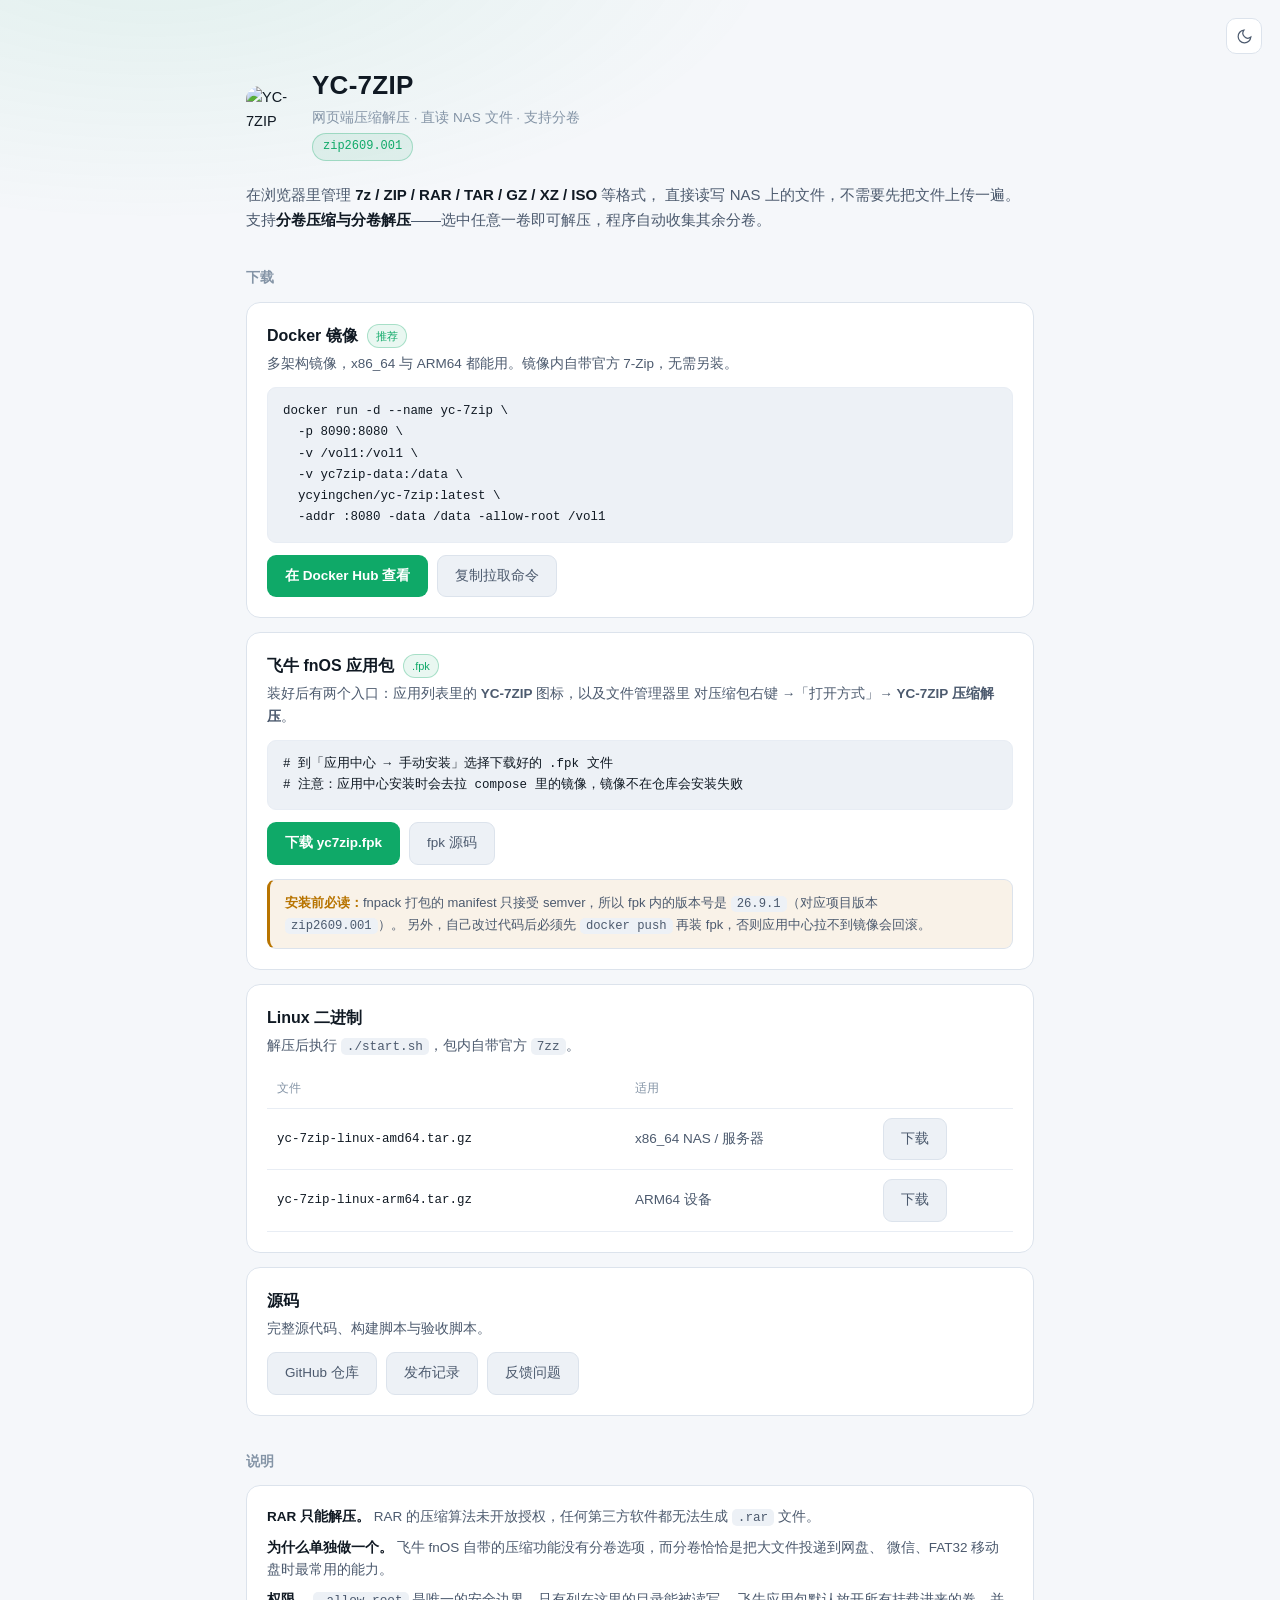
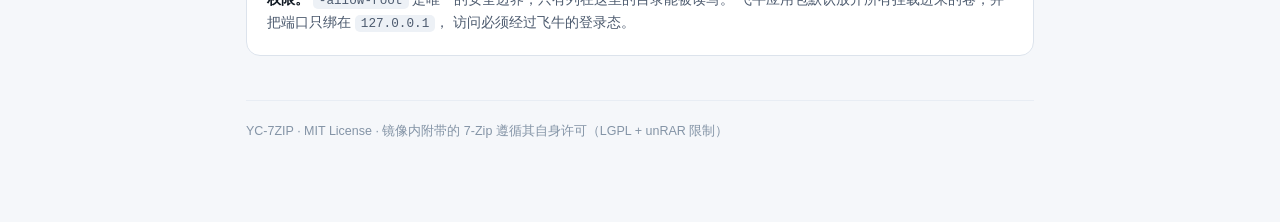
==== deploy/download-page/index.html @ e0476595 "支持直读全盘、分卷解压、完整报错与 GitHub 反馈入口；版本号改为 zip<YYMM>.<NNN>" ====
<!DOCTYPE html>
<html lang="zh-CN" data-theme="dark">
<head>
<meta charset="UTF-8">
<meta name="viewport" content="width=device-width, initial-scale=1">
<meta name="color-scheme" content="dark light">
<title>YC-7ZIP 下载</title>
<meta name="description" content="YC-7ZIP — 网页端压缩解压工具，直读 NAS 文件，支持分卷压缩与分卷解压。提供 Docker 镜像、飞牛 fnOS 应用包与 Linux 二进制。">
<link rel="icon" href="icon.png">
<style>
:root{
  --bg:#0B0F14; --elev:#121821; --sunk:#0E141C; --line:#1F2A38; --line-soft:#172231;
  --ink:#E6EDF6; --dim:#9FB0C4; --faint:#64748B;
  --accent:#3DDC97; --accent-ink:#04231A; --accent-soft:rgba(61,220,151,.10); --accent-line:rgba(61,220,151,.35);
  --warn:#FFB454; --warn-soft:rgba(255,180,84,.10);
  --radius:14px; --radius-sm:9px;
  --font:-apple-system,BlinkMacSystemFont,"Segoe UI","PingFang SC","Hiragino Sans GB","Microsoft YaHei","Noto Sans SC",sans-serif;
  --mono:ui-monospace,SFMono-Regular,"SF Mono",Menlo,Consolas,"Liberation Mono",monospace;
}
[data-theme="light"]{
  --bg:#F5F7FA; --elev:#fff; --sunk:#EDF1F6; --line:#DCE3EC; --line-soft:#E8EDF4;
  --ink:#101923; --dim:#4C5A6E; --faint:#8494A6;
  --accent:#0FA968; --accent-ink:#fff; --accent-soft:rgba(15,169,104,.09); --accent-line:rgba(15,169,104,.3);
  --warn:#B87400; --warn-soft:rgba(184,116,0,.09);
}
*{box-sizing:border-box}
body{
  margin:0;background:var(--bg);color:var(--ink);font-family:var(--font);
  font-size:14.5px;line-height:1.65;-webkit-font-smoothing:antialiased;
}
body::before{
  content:"";position:fixed;inset:0;pointer-events:none;
  background:radial-gradient(900px 420px at 12% -8%,var(--accent-soft),transparent 70%);
}
.wrap{position:relative;max-width:860px;margin:0 auto;padding:clamp(28px,6vw,64px) clamp(18px,5vw,36px) 80px}

.brand{display:flex;align-items:center;gap:14px;margin-bottom:10px}
.brand img{width:52px;height:52px;border-radius:14px}
.brand h1{margin:0;font-size:26px;letter-spacing:.01em}
.brand .sub{color:var(--faint);font-size:13.5px}
.ver{
  display:inline-flex;align-items:center;gap:7px;margin-top:4px;
  font-family:var(--mono);font-size:12px;color:var(--accent);
  background:var(--accent-soft);border:1px solid var(--accent-line);
  padding:3px 10px;border-radius:999px;
}

.lede{margin:22px 0 30px;color:var(--dim);font-size:15px}
.lede b{color:var(--ink);font-weight:600}

h2{font-size:14px;letter-spacing:.02em;margin:34px 0 12px;color:var(--faint);font-weight:600;text-transform:uppercase}

.card{
  border:1px solid var(--line);border-radius:var(--radius);background:var(--elev);
  padding:20px;margin-bottom:14px;
}
.card h3{margin:0 0 4px;font-size:16px;display:flex;align-items:center;gap:9px;flex-wrap:wrap}
.card .tag{
  font-size:11px;font-weight:500;padding:2px 8px;border-radius:999px;
  background:var(--accent-soft);color:var(--accent);border:1px solid var(--accent-line);
}
.card .tag.muted{background:var(--sunk);color:var(--faint);border-color:var(--line)}
.card p{margin:0 0 12px;color:var(--dim);font-size:13.5px}

pre{
  margin:0 0 12px;padding:13px 15px;border-radius:var(--radius-sm);
  background:var(--sunk);border:1px solid var(--line-soft);
  font-family:var(--mono);font-size:12.5px;line-height:1.7;
  overflow-x:auto;color:var(--ink);
}
code{font-family:var(--mono);font-size:.94em;background:var(--sunk);padding:1px 6px;border-radius:5px}

.row{display:flex;gap:9px;flex-wrap:wrap;align-items:center}
.btn{
  display:inline-flex;align-items:center;gap:7px;
  padding:9px 17px;border-radius:var(--radius-sm);border:1px solid transparent;
  font:inherit;font-size:13.5px;font-weight:500;text-decoration:none;cursor:pointer;
  transition:background .16s,border-color .16s,color .16s;
}
.btn-primary{background:var(--accent);color:var(--accent-ink);font-weight:600}
.btn-primary:hover{filter:brightness(1.08)}
.btn-ghost{background:var(--sunk);border-color:var(--line);color:var(--dim)}
.btn-ghost:hover{color:var(--ink);border-color:var(--accent-line)}

.note{
  border:1px solid var(--line);border-left:3px solid var(--warn);
  background:var(--warn-soft);border-radius:var(--radius-sm);
  padding:12px 15px;color:var(--dim);font-size:13px;margin:14px 0 0;
}
.note b{color:var(--warn)}

table{width:100%;border-collapse:collapse;font-size:13.5px}
th,td{text-align:left;padding:9px 10px;border-bottom:1px solid var(--line-soft)}
th{color:var(--faint);font-weight:500;font-size:12px}
td:first-child{font-family:var(--mono);font-size:12.5px;color:var(--ink)}
td{color:var(--dim)}

footer{margin-top:44px;padding-top:20px;border-top:1px solid var(--line-soft);color:var(--faint);font-size:12.5px}
footer a{color:var(--dim)}
.theme-btn{
  position:fixed;top:18px;right:18px;width:36px;height:36px;border-radius:10px;
  border:1px solid var(--line);background:var(--elev);color:var(--dim);cursor:pointer;
  display:grid;place-items:center;
}
.theme-btn:hover{color:var(--ink)}
@media(max-width:560px){.brand h1{font-size:22px}}
</style>
</head>
<body>
<button class="theme-btn" id="theme" title="切换主题" aria-label="切换主题">
  <svg viewBox="0 0 24 24" width="17" height="17" fill="none" stroke="currentColor" stroke-width="1.7" stroke-linecap="round">
    <path d="M21 12.8A9 9 0 1 1 11.2 3a7 7 0 0 0 9.8 9.8Z"/>
  </svg>
</button>

<div class="wrap">

  <div class="brand">
    <img src="icon.png" alt="YC-7ZIP">
    <div>
      <h1>YC-7ZIP</h1>
      <div class="sub">网页端压缩解压 · 直读 NAS 文件 · 支持分卷</div>
      <span class="ver" id="ver">zip2609.001</span>
    </div>
  </div>

  <p class="lede">
    在浏览器里管理 <b>7z / ZIP / RAR / TAR / GZ / XZ / ISO</b> 等格式，
    直接读写 NAS 上的文件，不需要先把文件上传一遍。
    支持<b>分卷压缩与分卷解压</b>——选中任意一卷即可解压，程序自动收集其余分卷。
  </p>

  <h2>下载</h2>

  <div class="card">
    <h3>Docker 镜像 <span class="tag">推荐</span></h3>
    <p>多架构镜像，x86_64 与 ARM64 都能用。镜像内自带官方 7-Zip，无需另装。</p>
<pre>docker run -d --name yc-7zip \
  -p 8090:8080 \
  -v /vol1:/vol1 \
  -v yc7zip-data:/data \
  ycyingchen/yc-7zip:latest \
  -addr :8080 -data /data -allow-root /vol1</pre>
    <div class="row">
      <a class="btn btn-primary" href="https://hub.docker.com/r/ycyingchen/yc-7zip" target="_blank" rel="noopener">在 Docker Hub 查看</a>
      <button class="btn btn-ghost" data-copy="docker pull ycyingchen/yc-7zip:latest">复制拉取命令</button>
    </div>
  </div>

  <div class="card">
    <h3>飞牛 fnOS 应用包 <span class="tag">.fpk</span></h3>
    <p>
      装好后有两个入口：应用列表里的 <b>YC-7ZIP</b> 图标，以及文件管理器里
      对压缩包右键 →「打开方式」→ <b>YC-7ZIP 压缩解压</b>。
    </p>
<pre># 到「应用中心 → 手动安装」选择下载好的 .fpk 文件
# 注意：应用中心安装时会去拉 compose 里的镜像，镜像不在仓库会安装失败</pre>
    <div class="row">
      <a class="btn btn-primary" href="yc7zip.fpk" download>下载 yc7zip.fpk</a>
      <a class="btn btn-ghost" href="yc-7zip-fpk-src.tar.gz" download>fpk 源码</a>
    </div>
    <div class="note">
      <b>安装前必读：</b>fnpack 打包的 manifest 只接受 semver，所以 fpk 内的版本号是
      <code>26.9.1</code>（对应项目版本 <code>zip2609.001</code>）。
      另外，自己改过代码后必须先 <code>docker push</code> 再装 fpk，否则应用中心拉不到镜像会回滚。
    </div>
  </div>

  <div class="card">
    <h3>Linux 二进制</h3>
    <p>解压后执行 <code>./start.sh</code>，包内自带官方 <code>7zz</code>。</p>
    <table>
      <tr><th>文件</th><th>适用</th><th></th></tr>
      <tr>
        <td>yc-7zip-linux-amd64.tar.gz</td><td>x86_64 NAS / 服务器</td>
        <td><a class="btn btn-ghost" href="yc-7zip-linux-amd64.tar.gz" download>下载</a></td>
      </tr>
      <tr>
        <td>yc-7zip-linux-arm64.tar.gz</td><td>ARM64 设备</td>
        <td><a class="btn btn-ghost" href="yc-7zip-linux-arm64.tar.gz" download>下载</a></td>
      </tr>
    </table>
  </div>

  <div class="card">
    <h3>源码</h3>
    <p>完整源代码、构建脚本与验收脚本。</p>
    <div class="row">
      <a class="btn btn-ghost" href="https://github.com/YCyingchen/YC-7ZIP" target="_blank" rel="noopener">GitHub 仓库</a>
      <a class="btn btn-ghost" href="https://github.com/YCyingchen/YC-7ZIP/releases" target="_blank" rel="noopener">发布记录</a>
      <a class="btn btn-ghost" href="https://github.com/YCyingchen/YC-7ZIP/issues/new" target="_blank" rel="noopener">反馈问题</a>
    </div>
  </div>

  <h2>说明</h2>
  <div class="card">
    <p style="margin-bottom:8px"><b style="color:var(--ink)">RAR 只能解压。</b>
      RAR 的压缩算法未开放授权，任何第三方软件都无法生成 <code>.rar</code> 文件。</p>
    <p style="margin-bottom:8px"><b style="color:var(--ink)">为什么单独做一个。</b>
      飞牛 fnOS 自带的压缩功能没有分卷选项，而分卷恰恰是把大文件投递到网盘、
      微信、FAT32 移动盘时最常用的能力。</p>
    <p style="margin:0"><b style="color:var(--ink)">权限。</b>
      <code>-allow-root</code> 是唯一的安全边界，只有列在这里的目录能被读写。
      飞牛应用包默认放开所有挂载进来的卷，并把端口只绑在 <code>127.0.0.1</code>，
      访问必须经过飞牛的登录态。</p>
  </div>

  <footer>
    <span id="foot">YC-7ZIP</span> · MIT License ·
    镜像内附带的 7-Zip 遵循其自身许可（LGPL + unRAR 限制）
  </footer>
</div>

<script>
(function () {
  // 主题跟随系统，可手动切换并记住
  var saved = null;
  try { saved = localStorage.getItem('yc7zip-dl-theme'); } catch (e) {}
  var prefersLight = window.matchMedia('(prefers-color-scheme: light)').matches;
  document.documentElement.dataset.theme = saved || (prefersLight ? 'light' : 'dark');
  document.getElementById('theme').addEventListener('click', function () {
    var next = document.documentElement.dataset.theme === 'dark' ? 'light' : 'dark';
    document.documentElement.dataset.theme = next;
    try { localStorage.setItem('yc7zip-dl-theme', next); } catch (e) {}
  });

  // 复制按钮：非安全上下文没有剪贴板权限，退回选中
  document.querySelectorAll('[data-copy]').forEach(function (btn) {
    btn.addEventListener('click', function () {
      var text = btn.getAttribute('data-copy');
      var done = function () { btn.textContent = '已复制'; setTimeout(function () { btn.textContent = '复制拉取命令'; }, 1600); };
      if (navigator.clipboard && window.isSecureContext) {
        navigator.clipboard.writeText(text).then(done);
      } else {
        var ta = document.createElement('textarea');
        ta.value = text; document.body.appendChild(ta); ta.select();
        try { document.execCommand('copy'); done(); } catch (e) {}
        document.body.removeChild(ta);
      }
    });
  });

  // 有 VERSION 文件就用它，省得手动改页面
  fetch('VERSION', { cache: 'no-store' })
    .then(function (r) { return r.ok ? r.text() : ''; })
    .then(function (v) {
      v = (v || '').trim();
      if (!v) return;
      document.getElementById('ver').textContent = v;
      document.getElementById('foot').textContent = 'YC-7ZIP ' + v;
    })
    .catch(function () {});
})();
</script>
</body>
</html>
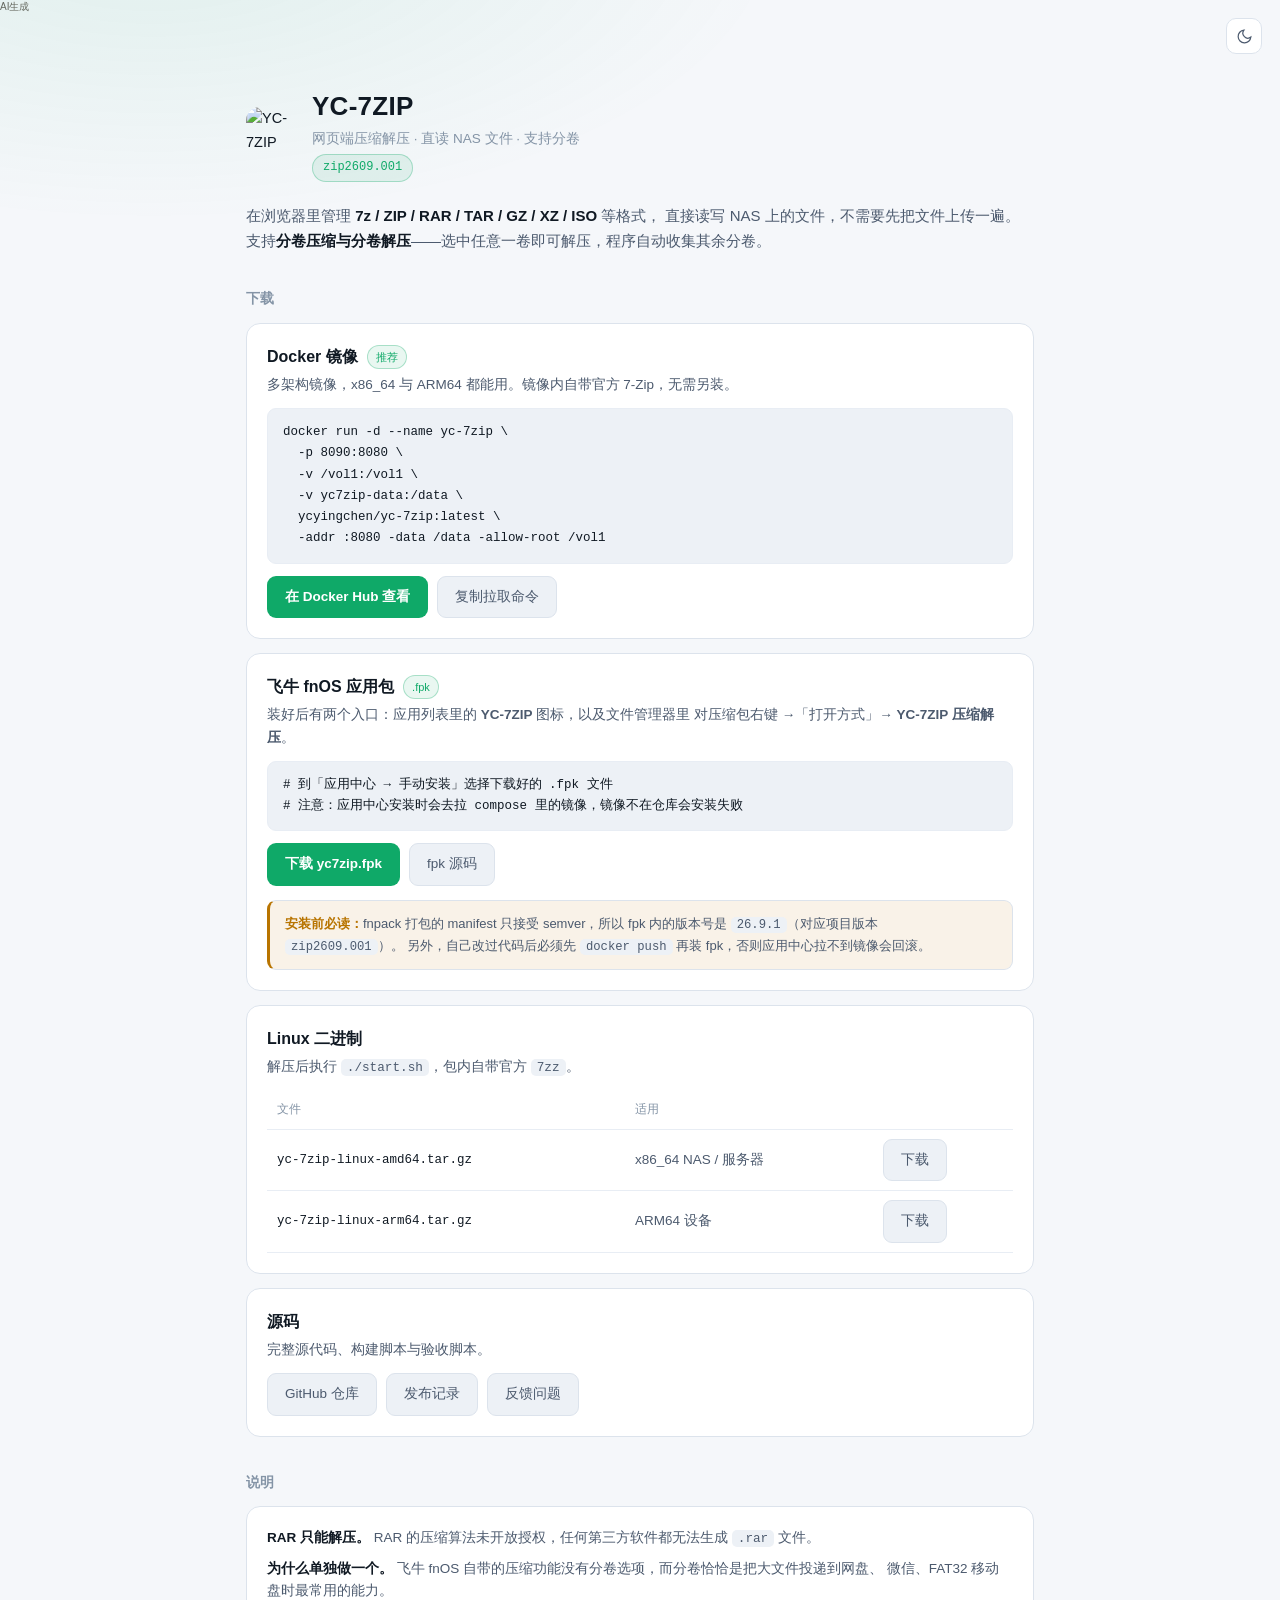
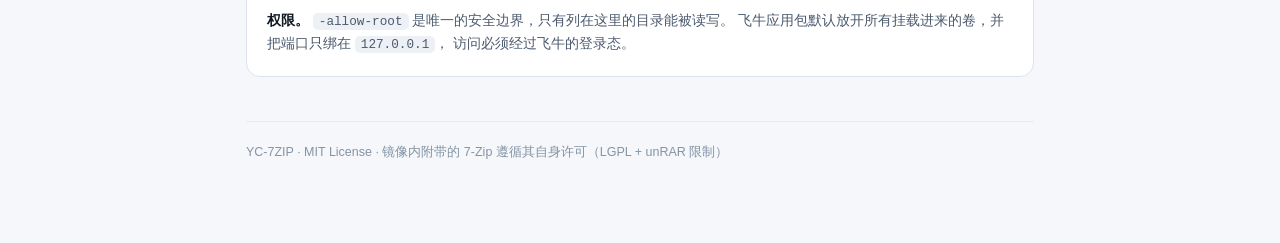
==== commit e67775e0: "记录外部工具注入到下载页的 AI生成 标记 该标记（顶部注释与页面内一行提示文字）不是本次开发添加的， 由外部工具写入 deploy/download-page/index.html。 保留原样提交以" ====
--- a/deploy/download-page/index.html
+++ b/deploy/download-page/index.html
@@ -1,3 +1,4 @@
+<!-- AI生成 -->
 <!DOCTYPE html>
 <html lang="zh-CN" data-theme="dark">
 <head>
@@ -107,6 +108,8 @@
 </style>
 </head>
 <body>
+<p data-aigc-mark="1" style="margin:0 0 8px;font-size:10px;line-height:1.3;color:#6b6560;font-weight:400;">AI生成</p>
+
 <button class="theme-btn" id="theme" title="切换主题" aria-label="切换主题">
   <svg viewBox="0 0 24 24" width="17" height="17" fill="none" stroke="currentColor" stroke-width="1.7" stroke-linecap="round">
     <path d="M21 12.8A9 9 0 1 1 11.2 3a7 7 0 0 0 9.8 9.8Z"/>
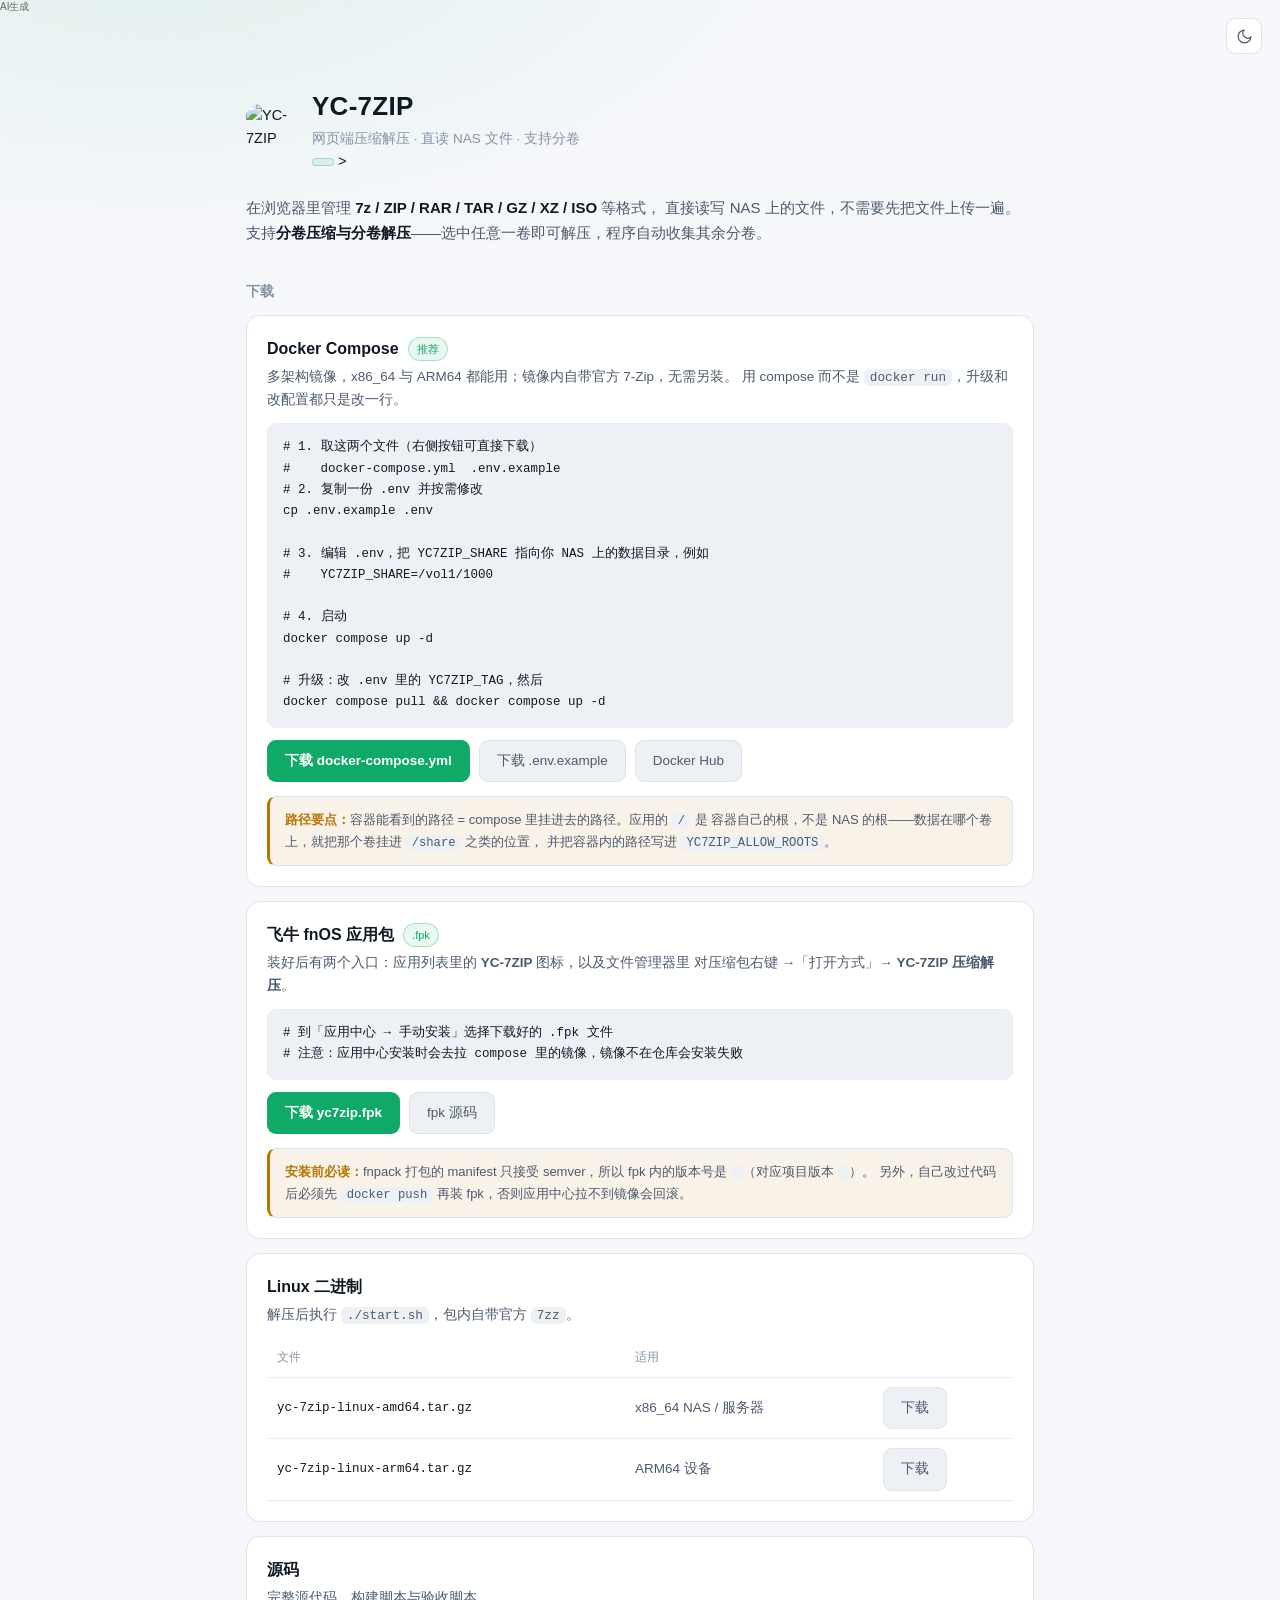
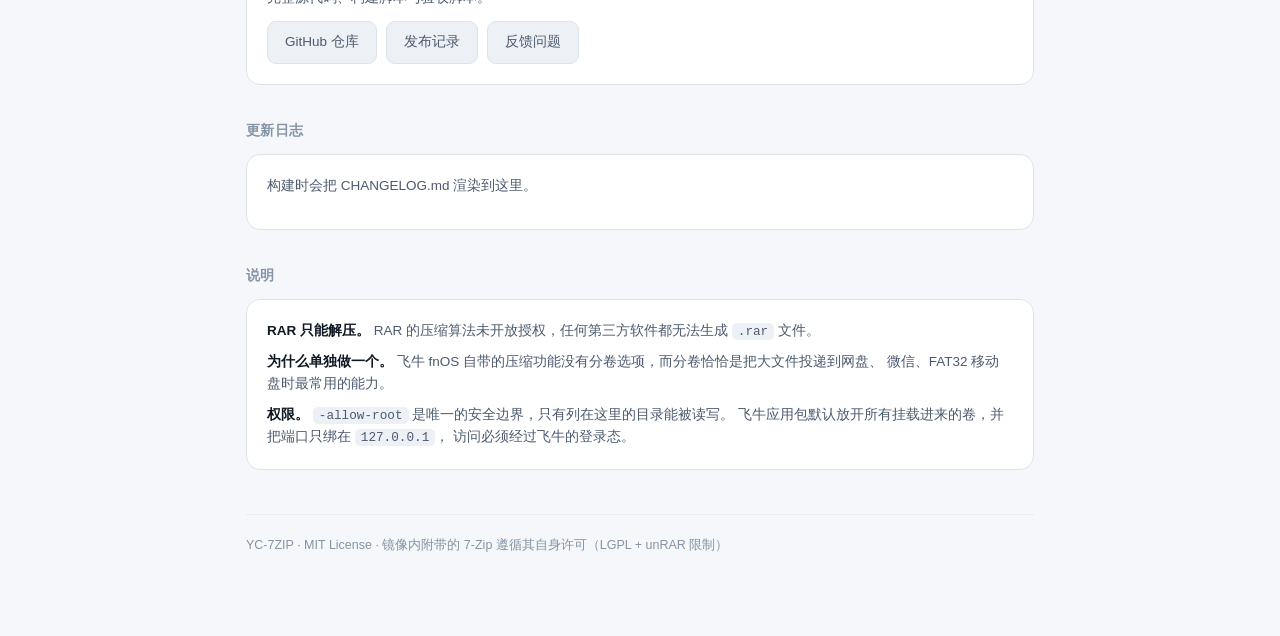
==== commit f6328cbe: "图览模式、在线/本地更新、自定义壁纸、发布通道；修掉安全审查发现的缺陷 安全修复（来自独立审查）： - 自更新后原地 exec 重启。原来只 os.Exit，而裸二进制部署是由 start.sh   " ====
--- a/deploy/download-page/index.html
+++ b/deploy/download-page/index.html
@@ -123,7 +123,10 @@
     <div>
       <h1>YC-7ZIP</h1>
       <div class="sub">网页端压缩解压 · 直读 NAS 文件 · 支持分卷</div>
-      <span class="ver" id="ver">zip2609.001</span>
+      <div class="ver-row">
+        <span class="ver" id="ver"><!-- VERSION --></span>
+        <span class="chan" id="chan" <!-- CHANNEL_CLASS -->><!-- CHANNEL_BADGE --></span>
+      </div>
     </div>
   </div>
 
@@ -136,17 +139,31 @@
   <h2>下载</h2>
 
   <div class="card">
-    <h3>Docker 镜像 <span class="tag">推荐</span></h3>
-    <p>多架构镜像，x86_64 与 ARM64 都能用。镜像内自带官方 7-Zip，无需另装。</p>
-<pre>docker run -d --name yc-7zip \
-  -p 8090:8080 \
-  -v /vol1:/vol1 \
-  -v yc7zip-data:/data \
-  ycyingchen/yc-7zip:latest \
-  -addr :8080 -data /data -allow-root /vol1</pre>
+    <h3>Docker Compose <span class="tag">推荐</span></h3>
+    <p>多架构镜像，x86_64 与 ARM64 都能用；镜像内自带官方 7-Zip，无需另装。
+      用 compose 而不是 <code>docker run</code>，升级和改配置都只是改一行。</p>
+<pre># 1. 取这两个文件（右侧按钮可直接下载）
+#    docker-compose.yml  .env.example
+# 2. 复制一份 .env 并按需修改
+cp .env.example .env
+
+# 3. 编辑 .env，把 YC7ZIP_SHARE 指向你 NAS 上的数据目录，例如
+#    YC7ZIP_SHARE=/vol1/1000
+
+# 4. 启动
+docker compose up -d
+
+# 升级：改 .env 里的 YC7ZIP_TAG，然后
+docker compose pull && docker compose up -d</pre>
     <div class="row">
-      <a class="btn btn-primary" href="https://hub.docker.com/r/ycyingchen/yc-7zip" target="_blank" rel="noopener">在 Docker Hub 查看</a>
-      <button class="btn btn-ghost" data-copy="docker pull ycyingchen/yc-7zip:latest">复制拉取命令</button>
+      <a class="btn btn-primary" href="docker-compose.yml" download>下载 docker-compose.yml</a>
+      <a class="btn btn-ghost" href="env.example" download>下载 .env.example</a>
+      <a class="btn btn-ghost" href="https://hub.docker.com/r/ycyingchen/yc-7zip" target="_blank" rel="noopener">Docker Hub</a>
+    </div>
+    <div class="note">
+      <b>路径要点：</b>容器能看到的路径 = compose 里挂进去的路径。应用的 <code>/</code> 是
+      容器自己的根，不是 NAS 的根——数据在哪个卷上，就把那个卷挂进 <code>/share</code> 之类的位置，
+      并把容器内的路径写进 <code>YC7ZIP_ALLOW_ROOTS</code>。
     </div>
   </div>
 
@@ -164,7 +181,7 @@
     </div>
     <div class="note">
       <b>安装前必读：</b>fnpack 打包的 manifest 只接受 semver，所以 fpk 内的版本号是
-      <code>26.9.1</code>（对应项目版本 <code>zip2609.001</code>）。
+      <code><!-- FPK_VERSION --></code>（对应项目版本 <code><!-- VERSION --></code>）。
       另外，自己改过代码后必须先 <code>docker push</code> 再装 fpk，否则应用中心拉不到镜像会回滚。
     </div>
   </div>
@@ -193,6 +210,14 @@
       <a class="btn btn-ghost" href="https://github.com/YCyingchen/YC-7ZIP/releases" target="_blank" rel="noopener">发布记录</a>
       <a class="btn btn-ghost" href="https://github.com/YCyingchen/YC-7ZIP/issues/new" target="_blank" rel="noopener">反馈问题</a>
     </div>
+  </div>
+
+  <h2>更新日志</h2>
+
+  <div class="card changelog" id="changelog">
+    <!-- CHANGELOG:BEGIN -->
+    <p class="release-more">构建时会把 CHANGELOG.md 渲染到这里。</p>
+    <!-- CHANGELOG:END -->
   </div>
 
   <h2>说明</h2>
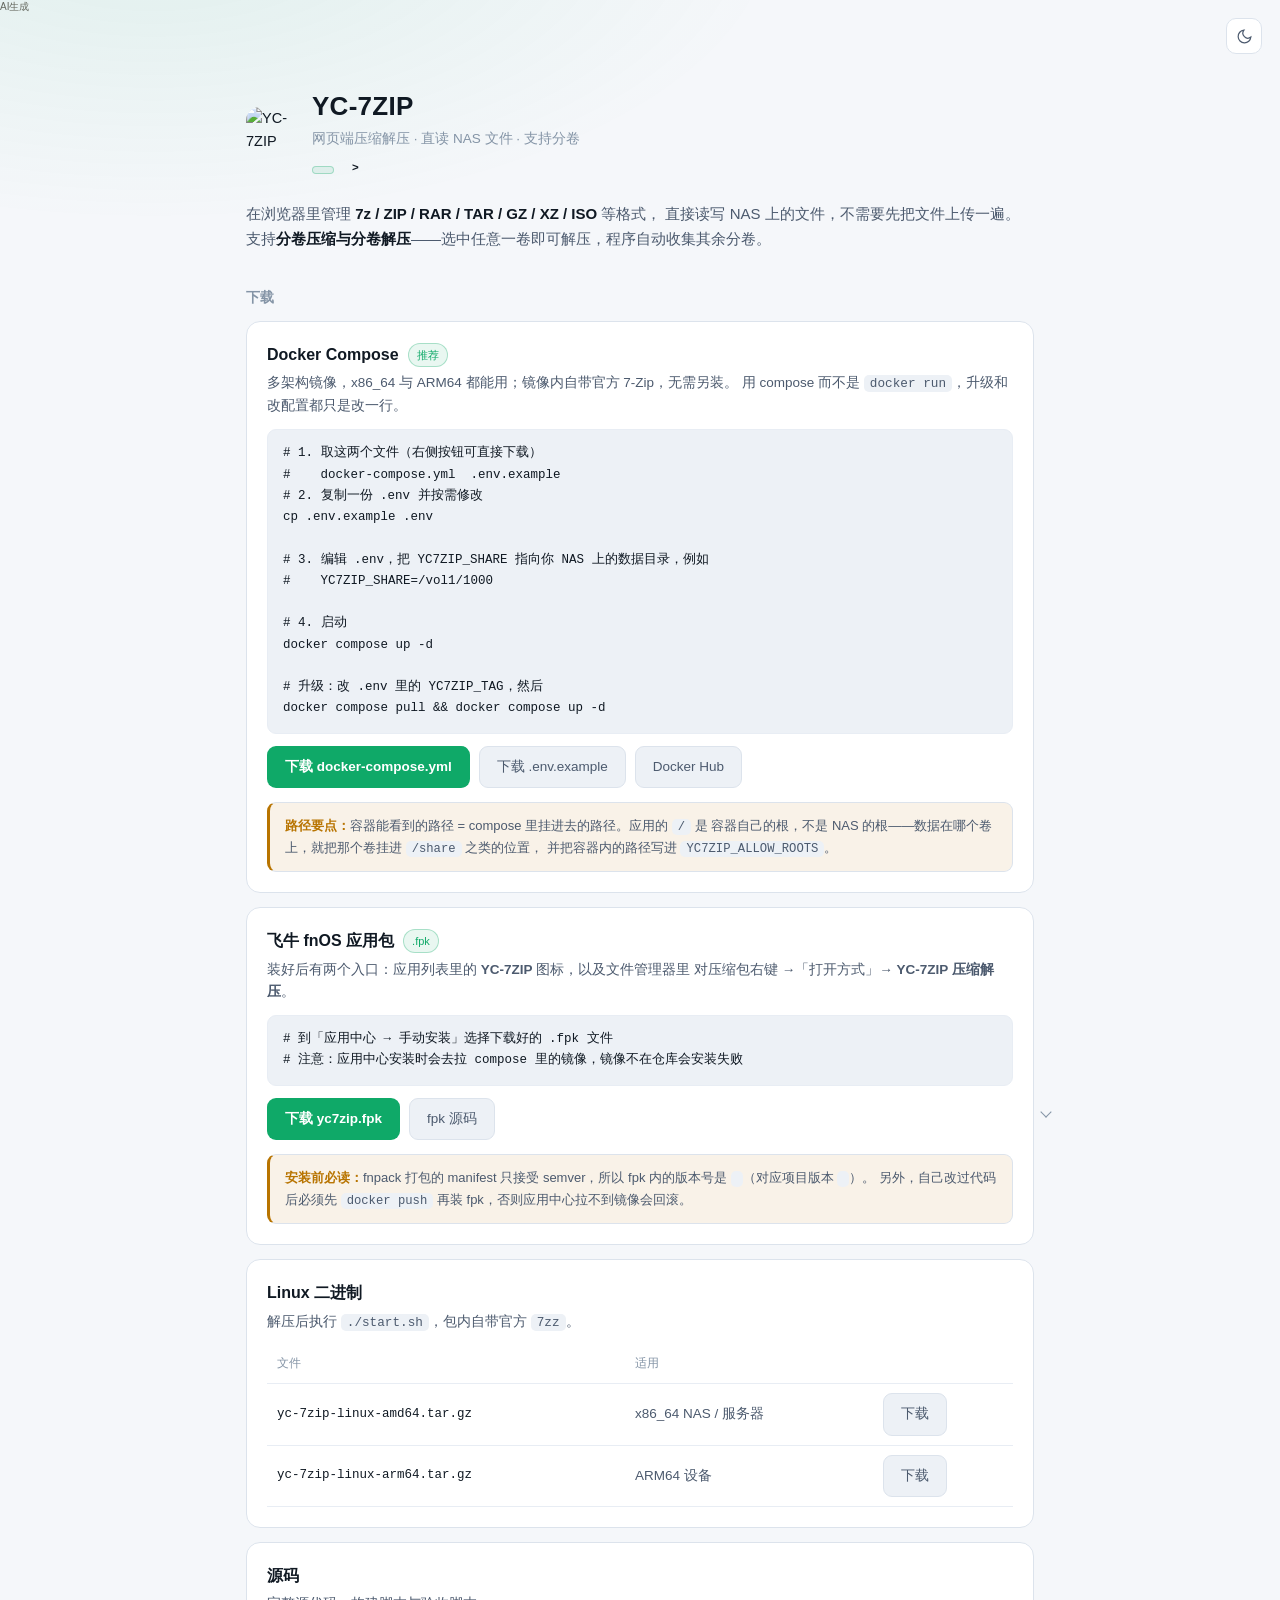
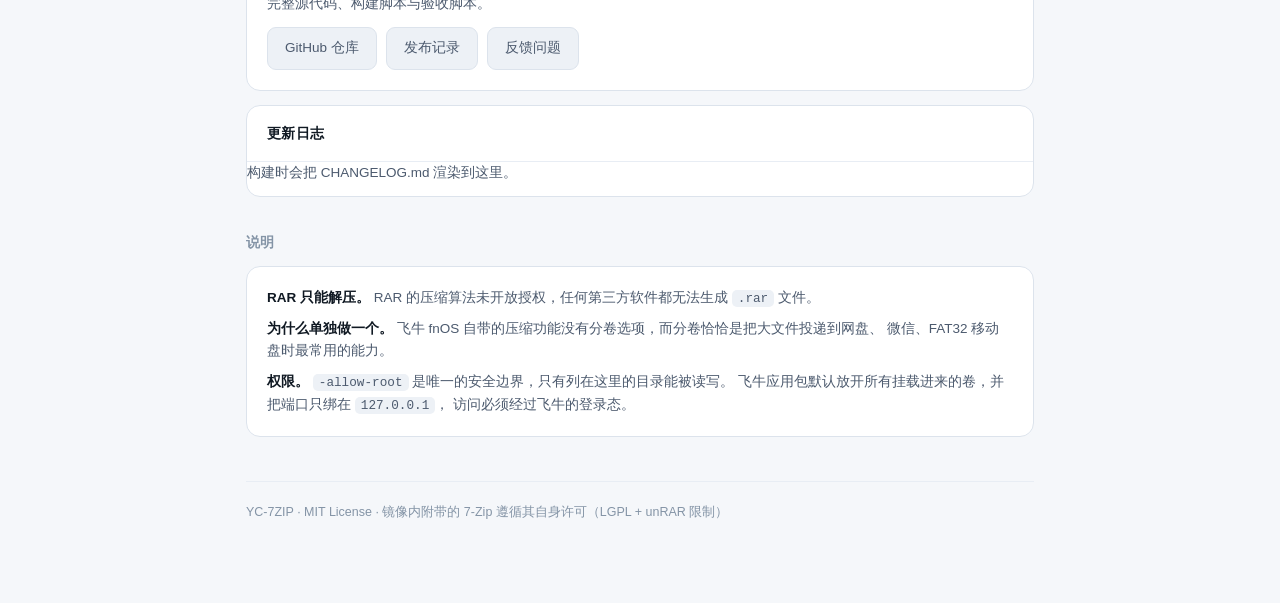
==== commit 45c62ece: "更新日志改为可折叠；修正下载页缺失的更新日志样式 下载页的更新日志区块与每个版本都做成 details，最新版默认展开。 应用内设置面板的更新日志同样处理。  顺带修掉一个之前没落盘的改动：下载页缺了" ====
--- a/deploy/download-page/index.html
+++ b/deploy/download-page/index.html
@@ -105,6 +105,74 @@
 }
 .theme-btn:hover{color:var(--ink)}
 @media(max-width:560px){.brand h1{font-size:22px}}
+
+/* ---- 版本徽标与发布通道 ---- */
+.ver-row{display:flex;align-items:center;gap:8px;flex-wrap:wrap;margin-top:5px}
+/* 通道徽标：测试版用醒目色，正式版用中性色，避免下错版本 */
+.chan{
+  display:inline-flex;align-items:center;gap:5px;
+  font-size:11.5px;font-weight:600;letter-spacing:.02em;
+  padding:3px 10px;border-radius:999px;
+}
+.chan[data-channel="test"]{background:var(--warn-soft);color:var(--warn);border:1px solid var(--warn)}
+.chan[data-channel="stable"]{background:var(--accent-soft);color:var(--accent);border:1px solid var(--accent-line)}
+
+/* ---- 更新日志 ---- */
+/* 区块本身与每个版本都可折叠：更新日志是"要查时才看"的内容，
+   全部铺开会把下载页拉得很长，把真正的下载入口挤下去。 */
+.changelog{padding:0}
+.fold-head{
+  display:flex;align-items:center;justify-content:space-between;gap:12px;
+  padding:16px 20px;cursor:pointer;list-style:none;
+}
+.fold-head::-webkit-details-marker{display:none}
+.fold-title{font-size:14px;font-weight:600;letter-spacing:.02em;color:var(--ink)}
+.fold-head:hover .fold-title{color:var(--accent)}
+.fold-body{border-top:1px solid var(--line-soft)}
+
+.release{border-bottom:1px solid var(--line-soft)}
+.release:last-of-type{border-bottom:0}
+
+/* 版本号和日期之间必须有间隔。这里刻意不依赖 flex + gap：
+   gap 一旦因外层布局或浏览器差异失效，两者会粘成 "zip2609.0022026-09-29"，
+   而右外边距在任何布局下都成立。 */
+.release-head{
+  display:block;position:relative;
+  padding:13px 44px 13px 20px;cursor:pointer;list-style:none;
+}
+.release-head::-webkit-details-marker{display:none}
+.release-head:hover{background:var(--sunk)}
+.release-ver{
+  font-family:var(--mono);font-size:14px;font-weight:600;
+  color:var(--accent);margin-right:12px;
+}
+.release-date{font-size:12px;color:var(--faint);white-space:nowrap}
+
+/* 展开箭头：收起时指下，展开时指上 */
+.release-toggle{
+  position:absolute;right:20px;top:50%;
+  transform:translateY(-50%) rotate(-45deg);
+  transition:transform .18s;
+}
+.release-toggle::before{
+  content:"";display:block;width:7px;height:7px;
+  border-right:1.6px solid var(--faint);border-bottom:1.6px solid var(--faint);
+}
+details[open] > .release-head .release-toggle,
+details[open] > .fold-head .release-toggle{transform:translateY(-50%) rotate(45deg)}
+
+.release-body{padding:0 20px 16px}
+.release-section{margin:14px 0 7px;font-size:12px;font-weight:600;letter-spacing:.03em;color:var(--dim)}
+.release-items{margin:0;padding-left:20px}
+.release-items li{margin:6px 0;color:var(--dim);font-size:13.5px;line-height:1.65}
+.release-items li strong{color:var(--ink);font-weight:600}
+.release-more{margin:14px 20px;font-size:12.5px;color:var(--faint)}
+
+@media(max-width:560px){
+  .release-head{padding:12px 38px 12px 16px}
+  .release-ver{font-size:13px;margin-right:0}
+  .release-date{display:block;margin-top:2px}  /* 窄屏直接换行，更清楚 */
+}
 </style>
 </head>
 <body>
@@ -212,12 +280,18 @@
     </div>
   </div>
 
-  <h2>更新日志</h2>
-
   <div class="card changelog" id="changelog">
-    <!-- CHANGELOG:BEGIN -->
-    <p class="release-more">构建时会把 CHANGELOG.md 渲染到这里。</p>
-    <!-- CHANGELOG:END -->
+    <details class="fold" open>
+      <summary class="fold-head">
+        <span class="fold-title">更新日志</span>
+        <span class="release-toggle" aria-hidden="true"></span>
+      </summary>
+      <div class="fold-body">
+        <!-- CHANGELOG:BEGIN -->
+        <p class="release-more">构建时会把 CHANGELOG.md 渲染到这里。</p>
+        <!-- CHANGELOG:END -->
+      </div>
+    </details>
   </div>
 
   <h2>说明</h2>
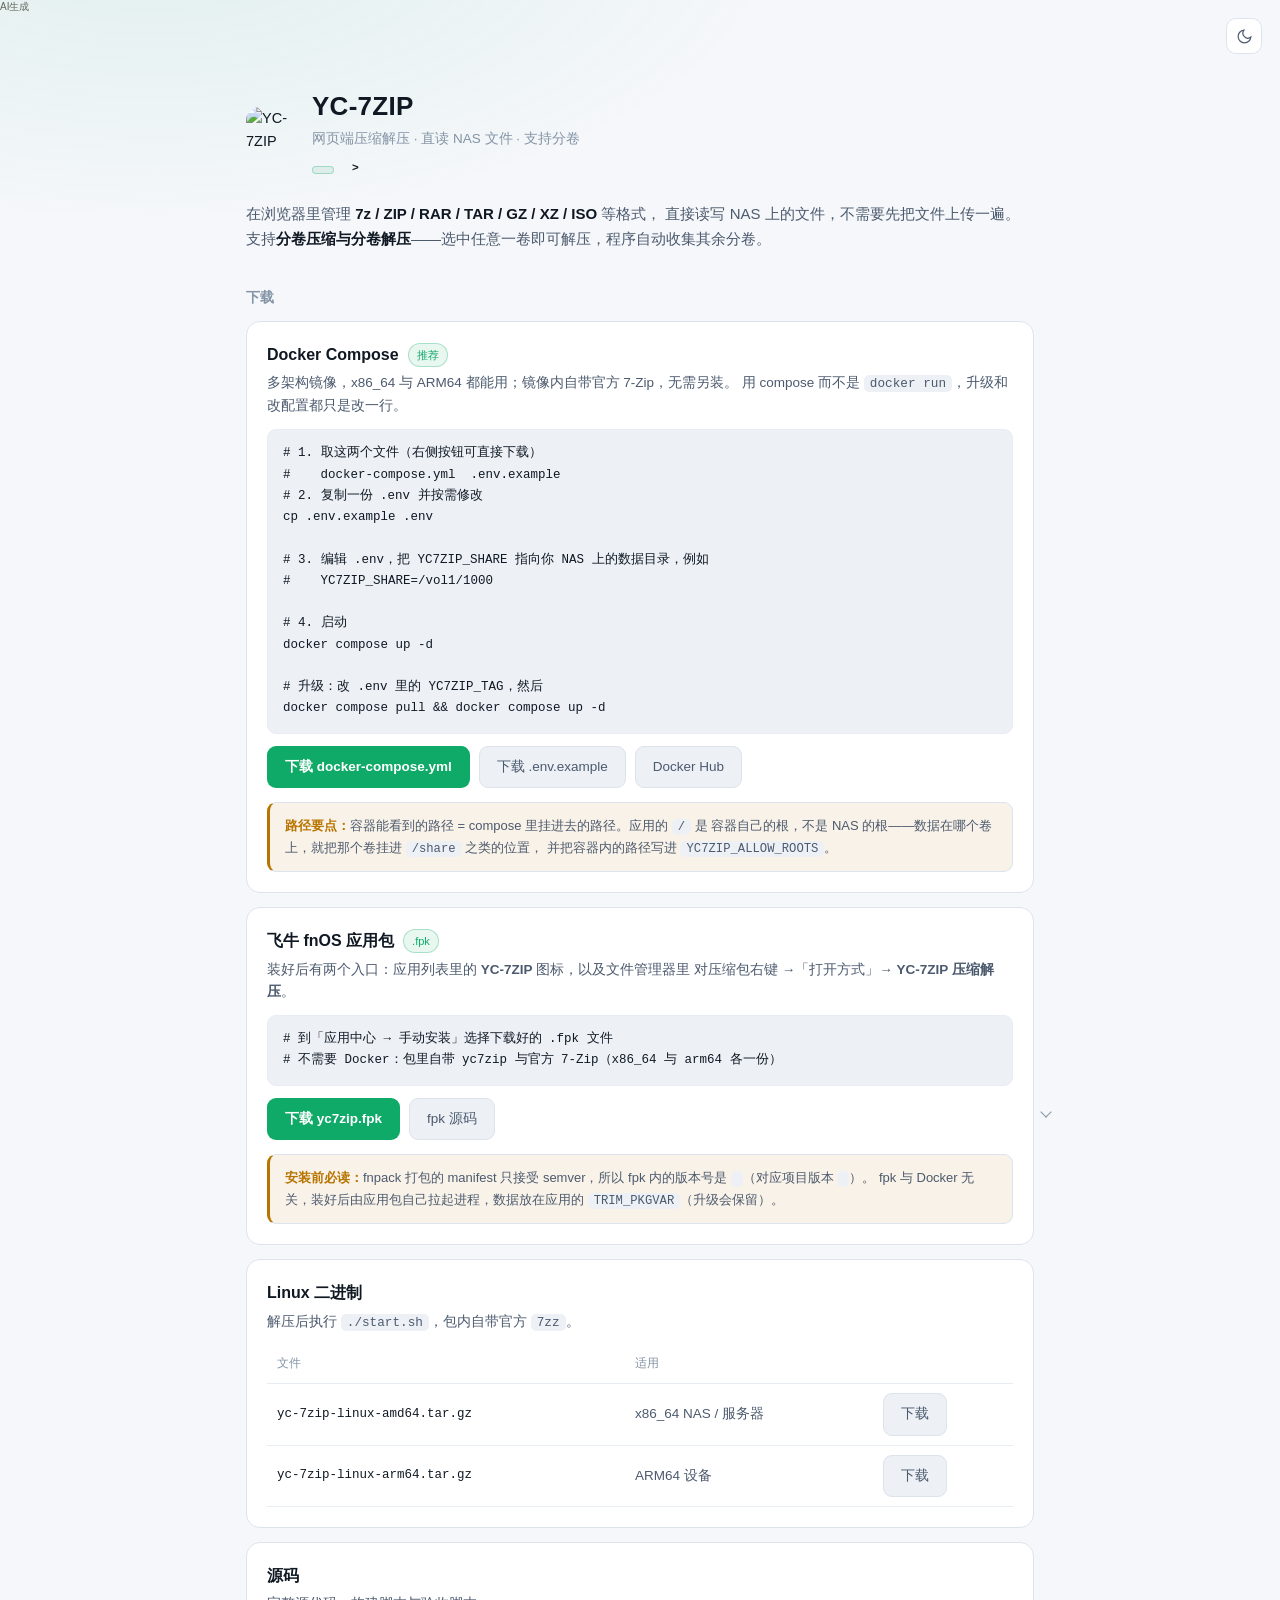
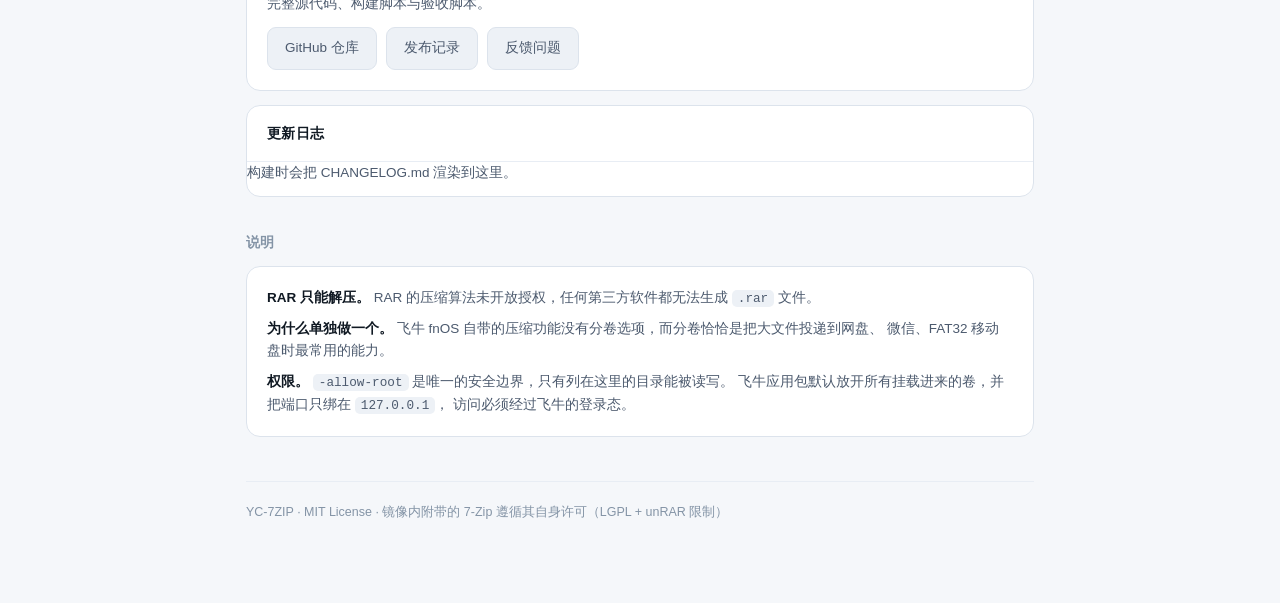
==== commit 7e053577: "飞牛应用包改成原生运行，不再依赖 Docker；修网关下所有按钮报「拒绝跨站请求」 - fpk 里直接带 yc7zip 与官方 7-Zip（x86_64 与 arm64 各一份，按 uname -m " ====
--- a/deploy/download-page/index.html
+++ b/deploy/download-page/index.html
@@ -242,7 +242,7 @@
       对压缩包右键 →「打开方式」→ <b>YC-7ZIP 压缩解压</b>。
     </p>
 <pre># 到「应用中心 → 手动安装」选择下载好的 .fpk 文件
-# 注意：应用中心安装时会去拉 compose 里的镜像，镜像不在仓库会安装失败</pre>
+# 不需要 Docker：包里自带 yc7zip 与官方 7-Zip（x86_64 与 arm64 各一份）</pre>
     <div class="row">
       <a class="btn btn-primary" href="yc7zip.fpk" download>下载 yc7zip.fpk</a>
       <a class="btn btn-ghost" href="yc-7zip-fpk-src.tar.gz" download>fpk 源码</a>
@@ -250,7 +250,8 @@
     <div class="note">
       <b>安装前必读：</b>fnpack 打包的 manifest 只接受 semver，所以 fpk 内的版本号是
       <code><!-- FPK_VERSION --></code>（对应项目版本 <code><!-- VERSION --></code>）。
-      另外，自己改过代码后必须先 <code>docker push</code> 再装 fpk，否则应用中心拉不到镜像会回滚。
+      fpk 与 Docker 无关，装好后由应用包自己拉起进程，数据放在应用的
+      <code>TRIM_PKGVAR</code>（升级会保留）。
     </div>
   </div>
 
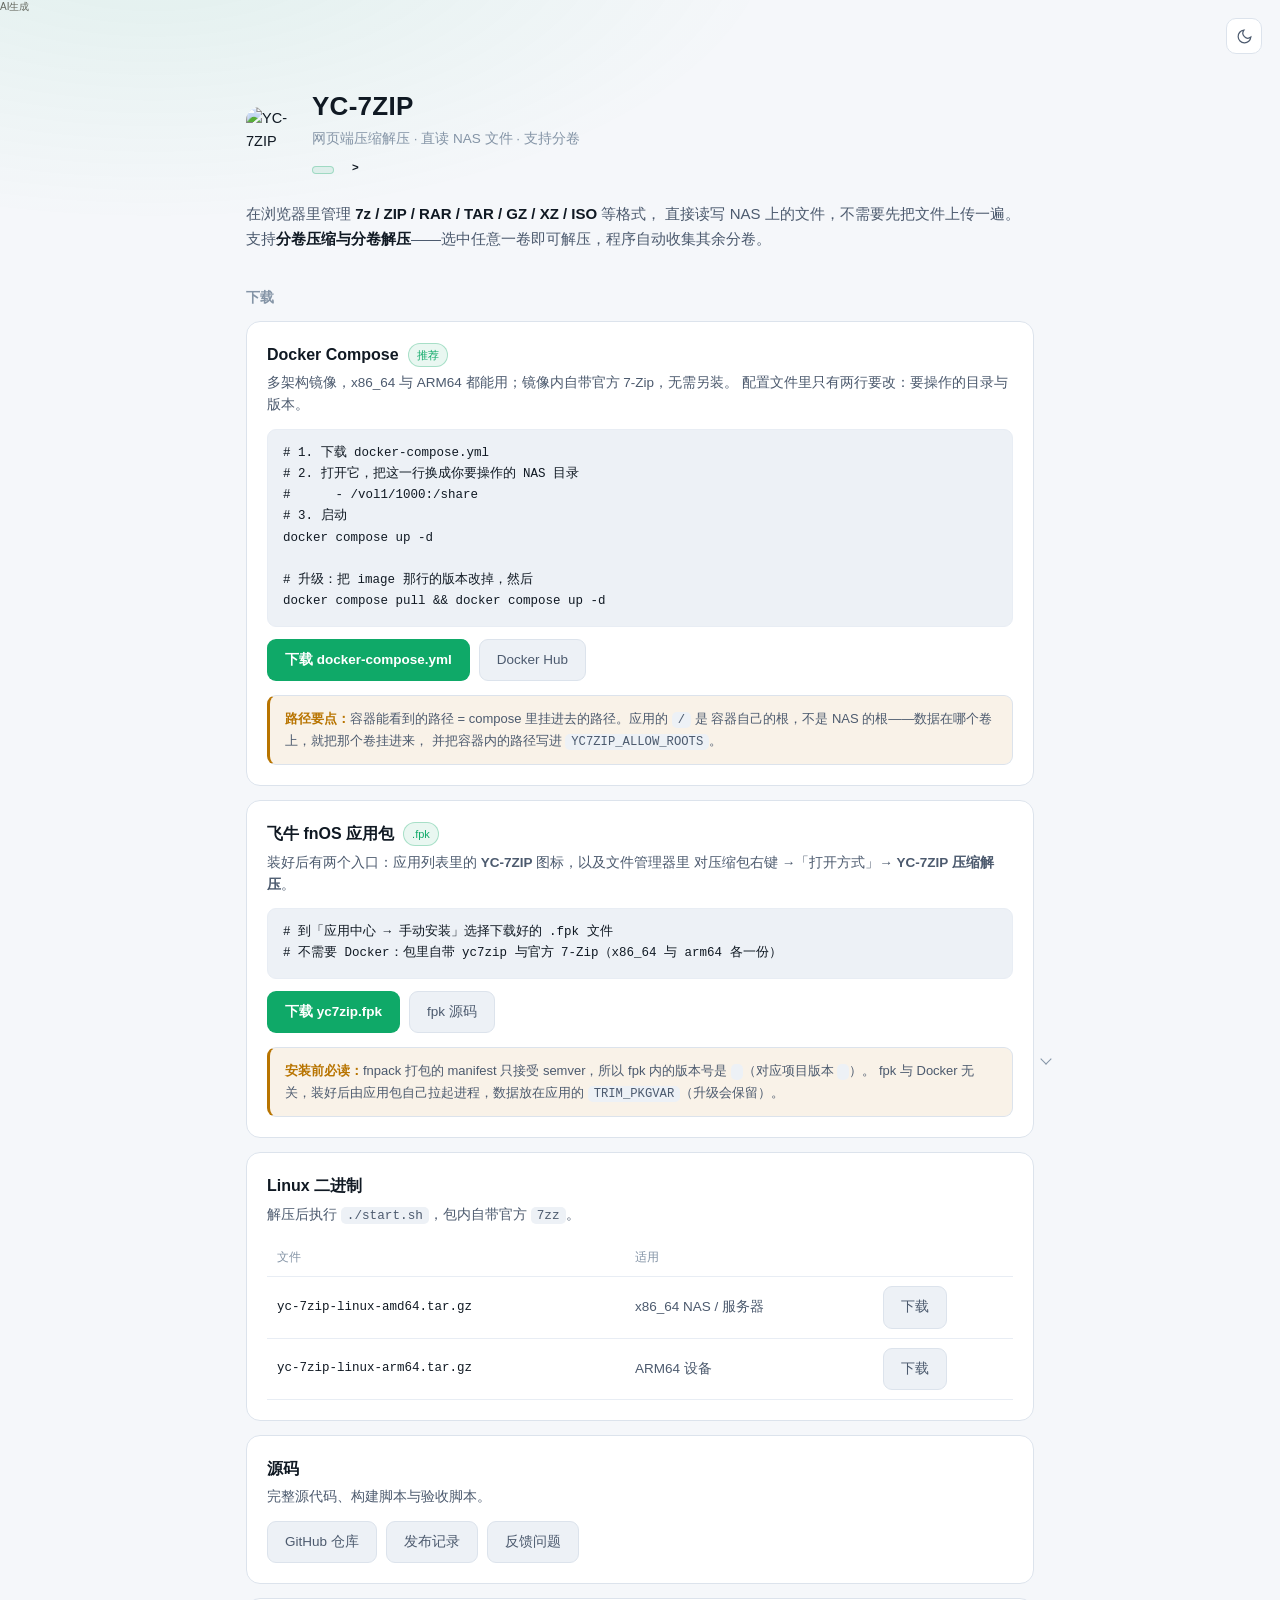
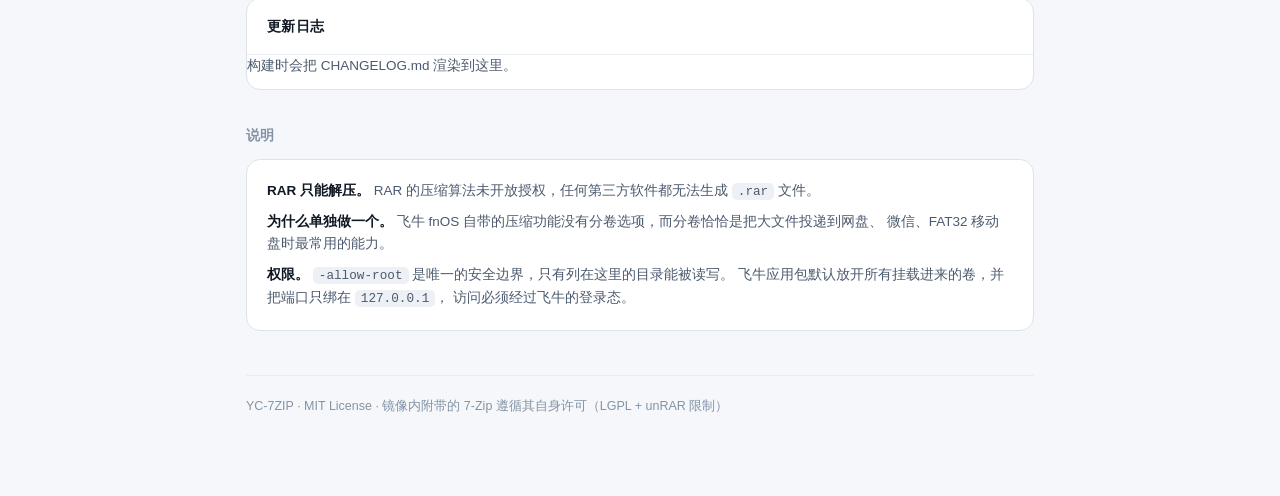
==== commit 34cfcabd: "面板透明可调；任务指示改为常驻；compose 精简到 13 行并去掉 .env；壁纸只留上传 - 设置里新增「面板透明」滑块（默认 8%，就是有壁纸时原本那点透，拉到 0 即完全不透明）。没有逐个组" ====
--- a/deploy/download-page/index.html
+++ b/deploy/download-page/index.html
@@ -209,28 +209,22 @@
   <div class="card">
     <h3>Docker Compose <span class="tag">推荐</span></h3>
     <p>多架构镜像，x86_64 与 ARM64 都能用；镜像内自带官方 7-Zip，无需另装。
-      用 compose 而不是 <code>docker run</code>，升级和改配置都只是改一行。</p>
-<pre># 1. 取这两个文件（右侧按钮可直接下载）
-#    docker-compose.yml  .env.example
-# 2. 复制一份 .env 并按需修改
-cp .env.example .env
-
-# 3. 编辑 .env，把 YC7ZIP_SHARE 指向你 NAS 上的数据目录，例如
-#    YC7ZIP_SHARE=/vol1/1000
-
-# 4. 启动
+      配置文件里只有两行要改：要操作的目录与版本。</p>
+<pre># 1. 下载 docker-compose.yml
+# 2. 打开它，把这一行换成你要操作的 NAS 目录
+#      - /vol1/1000:/share
+# 3. 启动
 docker compose up -d
 
-# 升级：改 .env 里的 YC7ZIP_TAG，然后
+# 升级：把 image 那行的版本改掉，然后
 docker compose pull && docker compose up -d</pre>
     <div class="row">
       <a class="btn btn-primary" href="docker-compose.yml" download>下载 docker-compose.yml</a>
-      <a class="btn btn-ghost" href="env.example" download>下载 .env.example</a>
       <a class="btn btn-ghost" href="https://hub.docker.com/r/ycyingchen/yc-7zip" target="_blank" rel="noopener">Docker Hub</a>
     </div>
     <div class="note">
       <b>路径要点：</b>容器能看到的路径 = compose 里挂进去的路径。应用的 <code>/</code> 是
-      容器自己的根，不是 NAS 的根——数据在哪个卷上，就把那个卷挂进 <code>/share</code> 之类的位置，
+      容器自己的根，不是 NAS 的根——数据在哪个卷上，就把那个卷挂进来，
       并把容器内的路径写进 <code>YC7ZIP_ALLOW_ROOTS</code>。
     </div>
   </div>
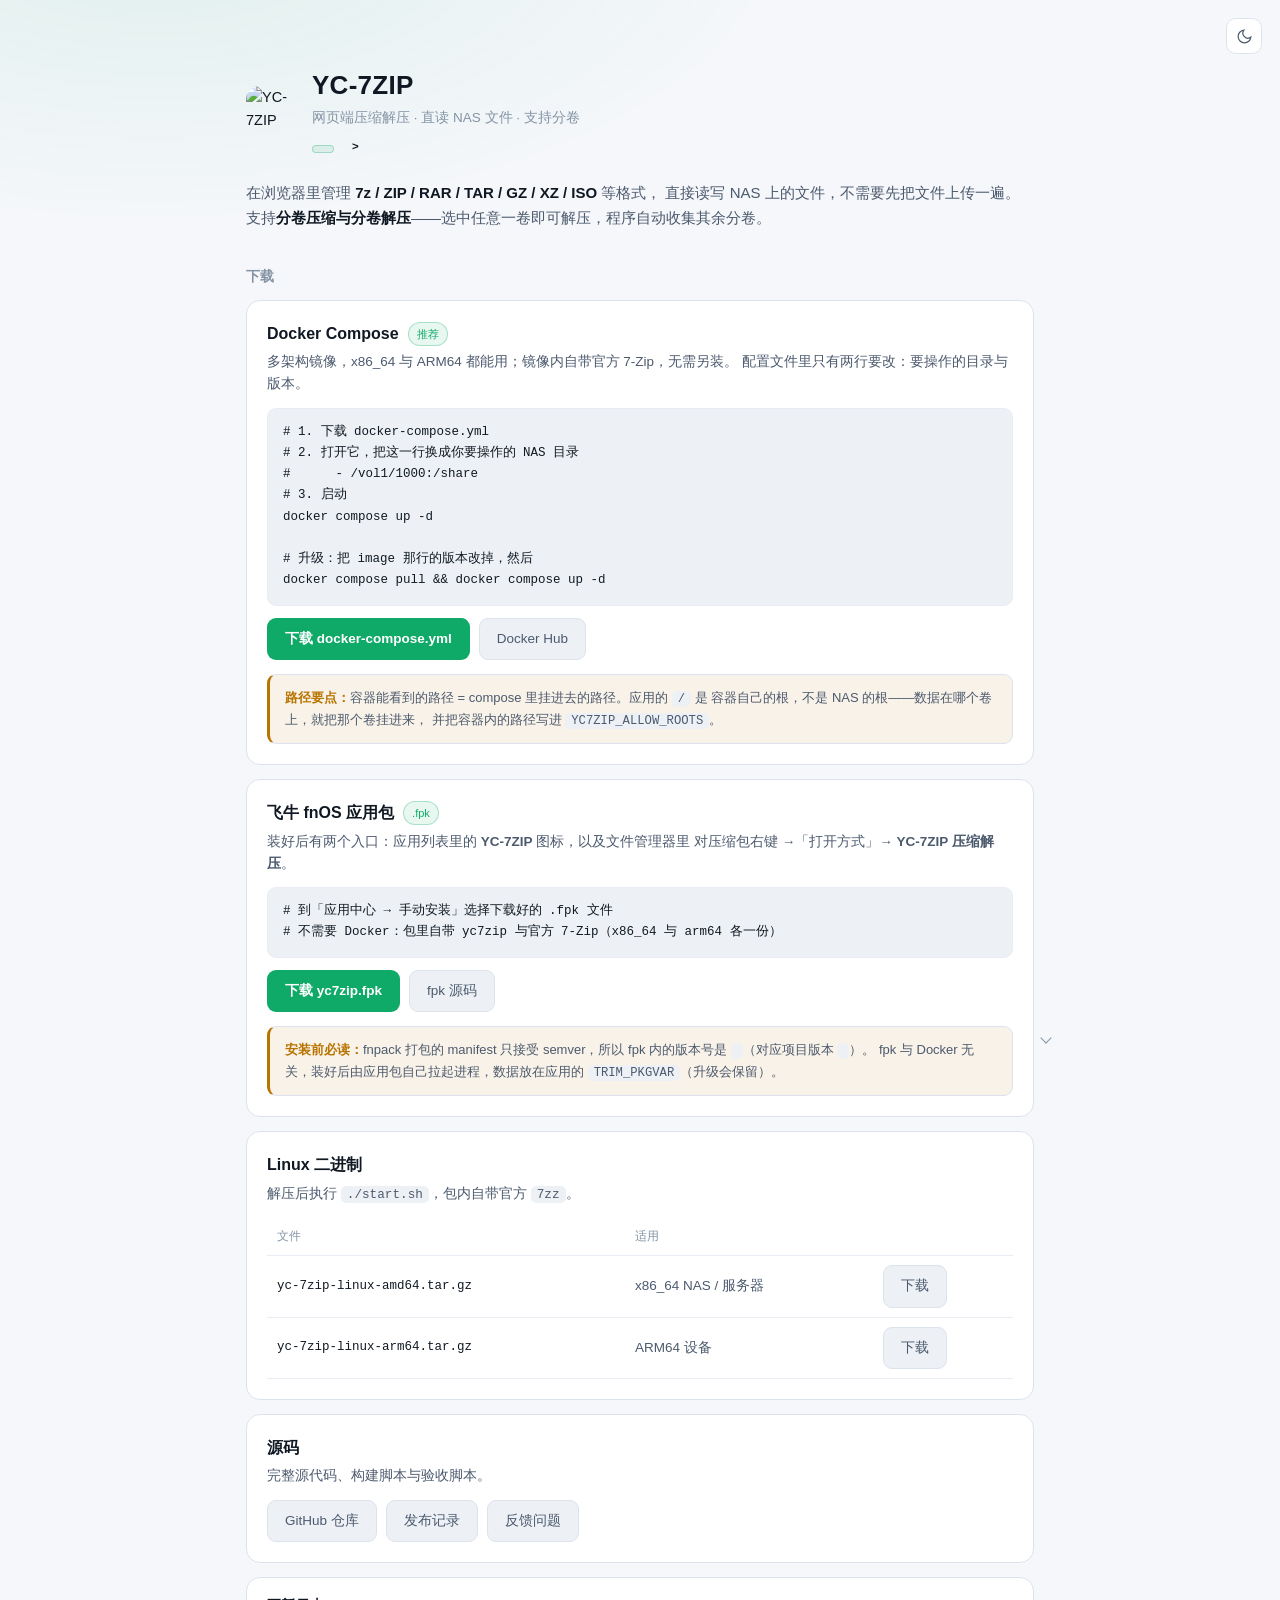
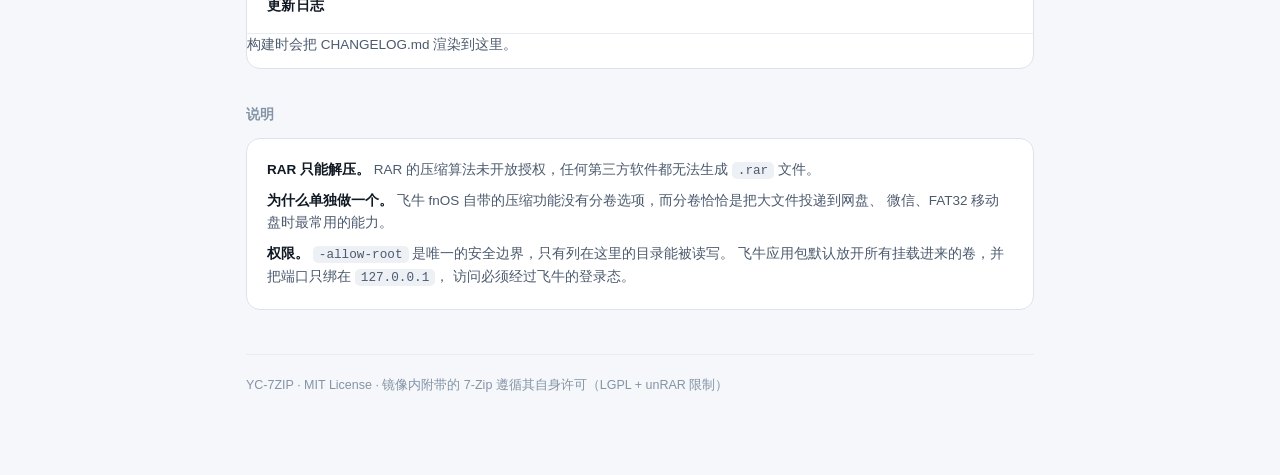
==== commit 7573f423: "zip2609.012: 新增压缩/解压历史记录；下载页去掉「AI生成」标记" ====
--- a/deploy/download-page/index.html
+++ b/deploy/download-page/index.html
@@ -1,4 +1,3 @@
-<!-- AI生成 -->
 <!DOCTYPE html>
 <html lang="zh-CN" data-theme="dark">
 <head>
@@ -176,7 +175,6 @@
 </style>
 </head>
 <body>
-<p data-aigc-mark="1" style="margin:0 0 8px;font-size:10px;line-height:1.3;color:#6b6560;font-weight:400;">AI生成</p>
 
 <button class="theme-btn" id="theme" title="切换主题" aria-label="切换主题">
   <svg viewBox="0 0 24 24" width="17" height="17" fill="none" stroke="currentColor" stroke-width="1.7" stroke-linecap="round">
